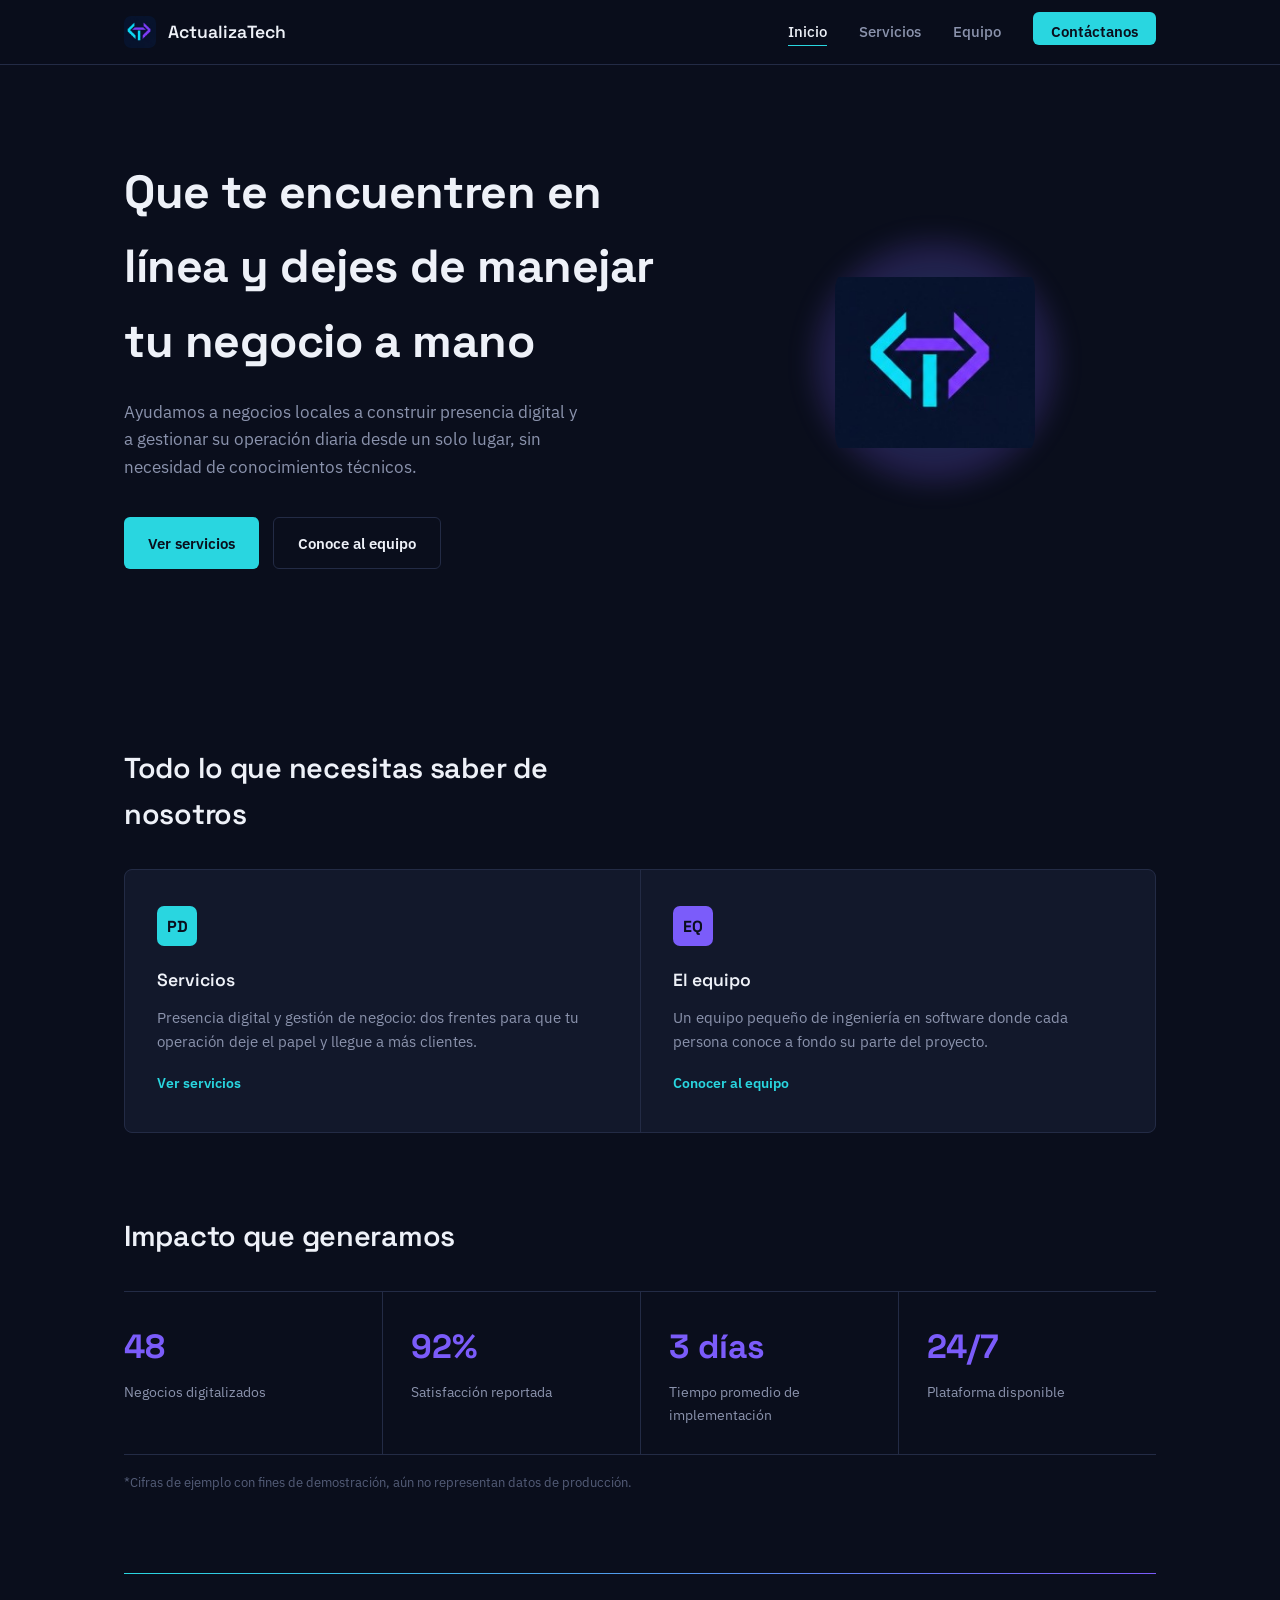
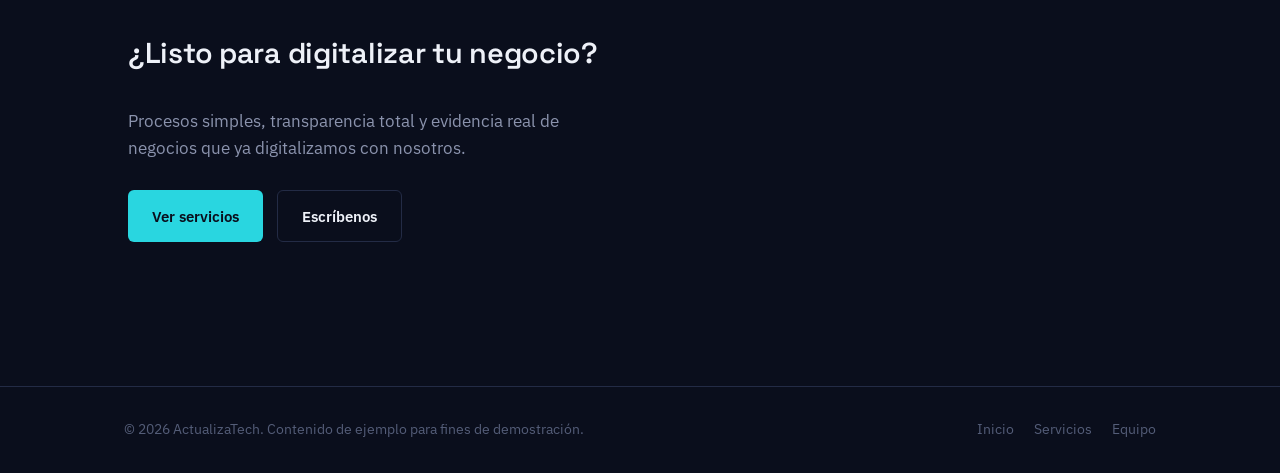
==== index.html @ 1c2c38ac "Implementacion de las primeras 3 paginas del sitio web ActualizaTech, esto incluye el index, servici" ====
<!DOCTYPE html>
<html lang="es">
<head>
<meta charset="UTF-8">
<meta name="viewport" content="width=device-width, initial-scale=1.0">
<title>ActualizaTech — Digitaliza tu negocio sin complicaciones</title>
<link rel="preconnect" href="https://fonts.googleapis.com">
<link rel="preconnect" href="https://fonts.gstatic.com" crossorigin>
<link href="https://fonts.googleapis.com/css2?family=Space+Grotesk:wght@500;600;700&family=IBM+Plex+Sans:wght@400;500;600&display=swap" rel="stylesheet">
<link rel="stylesheet" href="styles/main.css">
</head>
<body>

<nav class="navbar">
  <div class="navbar__inner">
    <a href="index.html" class="navbar__logo">
      <img src="images/logo.jpeg" alt="Logo ActualizaTech" class="navbar__logo-img">
      ActualizaTech
    </a>
    <ul class="navbar__links">
      <li><a href="index.html" class="activo">Inicio</a></li>
      <li><a href="servicios.html">Servicios</a></li>
      <li><a href="equipo.html">Equipo</a></li>
      <li><a href="#contacto" class="navbar__cta">Contáctanos</a></li>
    </ul>
  </div>
</nav>

<header class="hero">
  <div class="hero__contenido">
    <h1>Que te encuentren en línea y dejes de manejar tu negocio a mano</h1>
    <p class="hero__subtitulo">
      Ayudamos a negocios locales a construir presencia digital y a gestionar su
      operación diaria desde un solo lugar, sin necesidad de conocimientos técnicos.
    </p>
    <div class="hero__acciones">
      <a href="servicios.html" class="boton boton--primario">Ver servicios</a>
      <a href="equipo.html" class="boton boton--secundario">Conoce al equipo</a>
    </div>
  </div>
  <div class="hero__visual">
    <div class="hero__glow"></div>
    <img src="images/logo.jpeg" alt="ActualizaTech" class="hero__logo">
  </div>
</header>

<section aria-labelledby="explora-titulo">
  <h2 id="explora-titulo">Todo lo que necesitas saber de nosotros</h2>
  <div class="preview-grid">

    <a href="servicios.html" class="preview-card">
      <div class="preview-card__icono" style="background:#29D6E0">PD</div>
      <p class="preview-card__titulo">Servicios</p>
      <p class="preview-card__texto">
        Presencia digital y gestión de negocio: dos frentes para que tu operación
        deje el papel y llegue a más clientes.
      </p>
      <span class="preview-card__enlace">Ver servicios</span>
    </a>

    <a href="equipo.html" class="preview-card">
      <div class="preview-card__icono" style="background:#7B5CFA">EQ</div>
      <p class="preview-card__titulo">El equipo</p>
      <p class="preview-card__texto">
        Un equipo pequeño de ingeniería en software donde cada persona conoce a
        fondo su parte del proyecto.
      </p>
      <span class="preview-card__enlace">Conocer al equipo</span>
    </a>

  </div>

  <div class="metricas">
    <h2>Impacto que generamos</h2>
    <div class="metricas-grid">
      <div class="metrica">
        <p class="metrica__valor">48</p>
        <p class="metrica__label">Negocios digitalizados</p>
      </div>
      <div class="metrica">
        <p class="metrica__valor">92%</p>
        <p class="metrica__label">Satisfacción reportada</p>
      </div>
      <div class="metrica">
        <p class="metrica__valor">3 días</p>
        <p class="metrica__label">Tiempo promedio de implementación</p>
      </div>
      <div class="metrica">
        <p class="metrica__valor">24/7</p>
        <p class="metrica__label">Plataforma disponible</p>
      </div>
    </div>
    <p class="metricas__nota">*Cifras de ejemplo con fines de demostración, aún no representan datos de producción.</p>
  </div>

  <div class="cta-final" id="contacto">
    <h2>¿Listo para digitalizar tu negocio?</h2>
    <p>Procesos simples, transparencia total y evidencia real de negocios que ya digitalizamos con nosotros.</p>
    <div class="hero__acciones">
      <a href="servicios.html" class="boton boton--primario">Ver servicios</a>
      <a href="mailto:hola@actualizatech.com" class="boton boton--secundario">Escríbenos</a>
    </div>
  </div>
</section>

<footer class="footer">
  <div class="footer__inner">
    <span>© 2026 ActualizaTech. Contenido de ejemplo para fines de demostración.</span>
    <ul class="footer__links">
      <li><a href="index.html">Inicio</a></li>
      <li><a href="servicios.html">Servicios</a></li>
      <li><a href="equipo.html">Equipo</a></li>
    </ul>
  </div>
</footer>

</body>
</html>
---- styles/main.css ----
:root{
  --bg: #0A0E1C;
  --superficie: #12182B;
  --superficie-alta: #1A2238;
  --borde: #232B45;
  --cian: #29D6E0;
  --violeta: #7B5CFA;
  --texto: #EEF1F8;
  --texto-sec: #8B93AD;
  --texto-terciario: #545D78;
}

*{ box-sizing: border-box; margin:0; padding:0; }

html{ scroll-behavior: smooth; }

body{
  font-family: 'IBM Plex Sans', sans-serif;
  background: var(--bg);
  color: var(--texto);
  line-height: 1.6;
}

section{ max-width: 1080px; margin: 0 auto; padding: 96px 24px; }

h1, h2{
  font-family: 'Space Grotesk', sans-serif;
  letter-spacing: -0.01em;
}

h1{
  font-size: clamp(2rem, 4.4vw, 2.9rem);
  font-weight: 700;
  max-width: 620px;
}

h2{
  font-size: clamp(1.4rem, 3vw, 1.8rem);
  font-weight: 600;
  margin-bottom: 32px;
  max-width: 520px;
}

.descripcion{
  margin-top: 18px;
  max-width: 540px;
  color: var(--texto-sec);
  font-size: 1.05rem;
}

a{ color: inherit; }

/* --- Navbar --- */
.navbar{
  position: sticky;
  top: 0;
  z-index: 20;
  background: rgba(10, 14, 28, 0.88);
  backdrop-filter: blur(10px);
  border-bottom: 1px solid var(--borde);
}
.navbar__inner{
  max-width: 1080px;
  margin: 0 auto;
  padding: 16px 24px;
  display: flex;
  align-items: center;
  justify-content: space-between;
}
.navbar__logo{
  display: flex;
  align-items: center;
  gap: 12px;
  font-family: 'Space Grotesk', sans-serif;
  font-weight: 600;
  font-size: 1.1rem;
  color: var(--texto);
  text-decoration: none;
}
.navbar__logo-img{
  width: 32px;
  height: 32px;
  border-radius: 7px;
  object-fit: cover;
  display: block;
}
.navbar__links{
  display: flex;
  align-items: center;
  gap: 32px;
  list-style: none;
}
.navbar__links a{
  color: var(--texto-sec);
  text-decoration: none;
  font-weight: 500;
  font-size: 0.95rem;
  padding-bottom: 4px;
  border-bottom: 1px solid transparent;
}
.navbar__links a:hover{ color: var(--texto); }
.navbar__links a.activo{
  color: var(--texto);
  border-bottom: 1px solid var(--cian);
}
.navbar__cta{
  background: var(--cian);
  color: var(--bg) !important;
  padding: 9px 18px;
  border-radius: 6px;
  border-bottom: none !important;
  font-weight: 600 !important;
}

@media (max-width: 700px){
  .navbar__links{ display: none; }
}

/* --- Hero --- */
.hero{
  max-width: 1080px;
  margin: 0 auto;
  padding: 90px 24px 80px;
  display: grid;
  grid-template-columns: 1.1fr 0.9fr;
  gap: 48px;
  align-items: center;
}
.hero__contenido{ text-align: left; }
.hero h1{ margin: 0; }
.hero__subtitulo{
  margin-top: 20px;
  max-width: 460px;
  color: var(--texto-sec);
  font-size: 1.08rem;
}
.hero__acciones{
  margin-top: 36px;
  display: flex;
  gap: 14px;
  flex-wrap: wrap;
}
.hero__visual{
  display: flex;
  align-items: center;
  justify-content: center;
  position: relative;
}
.hero__glow{
  position: absolute;
  width: 260px;
  height: 260px;
  border-radius: 50%;
  background: radial-gradient(circle, rgba(41, 214, 224, 0.28), rgba(123, 92, 250, 0.22) 55%, transparent 75%);
  filter: blur(10px);
}
.hero__logo{
  position: relative;
  width: 200px;
  height: 200px;
  object-fit: contain;
  border-radius: 28px;
}

.boton{
  display: inline-flex;
  align-items: center;
  padding: 13px 24px;
  border-radius: 6px;
  font-weight: 600;
  font-size: 0.96rem;
  text-decoration: none;
}
.boton--primario{
  background: var(--cian);
  color: var(--bg);
}
.boton--primario:hover{ background: #4FE0E8; }
.boton--secundario{
  background: transparent;
  color: var(--texto);
  border: 1px solid var(--borde);
}
.boton--secundario:hover{ border-color: var(--texto-sec); }

@media (max-width: 800px){
  .hero{ grid-template-columns: 1fr; padding-top: 56px; }
  .hero__visual{ order: -1; }
  .hero__logo{ width: 130px; height: 130px; }
  .hero__glow{ width: 180px; height: 180px; }
}

/* --- Servicios (grid genérica reutilizada en index y servicios) --- */
.servicios-grid, .preview-grid{
  display: grid;
  grid-template-columns: repeat(auto-fit, minmax(280px, 1fr));
  gap: 1px;
  background: var(--borde);
  border: 1px solid var(--borde);
  border-radius: 8px;
  overflow: hidden;
}

.servicio, .preview-card{
  background: var(--superficie);
  padding: 36px 32px;
  text-decoration: none;
  color: inherit;
  display: block;
}
.preview-card:hover{ background: var(--superficie-alta); }

.servicio__icono, .preview-card__icono{
  width: 40px; height: 40px;
  border-radius: 7px;
  display: flex; align-items: center; justify-content: center;
  color: var(--bg); font-weight: 700; font-size: 1rem;
  font-family: 'Space Grotesk', sans-serif;
  margin-bottom: 20px;
}

.servicio__titulo, .preview-card__titulo{
  font-family: 'Space Grotesk', sans-serif;
  font-size: 1.1rem;
  font-weight: 600;
}
.servicio__texto, .preview-card__texto{ margin-top: 10px; color: var(--texto-sec); font-size: 0.95rem; }
.servicio__lista{ margin-top: 16px; padding-left: 18px; color: var(--texto-sec); font-size: 0.9rem; }
.servicio__lista li{ margin-top: 7px; }
.preview-card__enlace{
  margin-top: 18px;
  display: inline-block;
  color: var(--cian);
  font-weight: 600;
  font-size: 0.9rem;
}

/* --- Propuesta de valor --- */
.propuesta{
  margin-top: 80px;
  border-left: 2px solid var(--violeta);
  padding: 8px 0 8px 28px;
}
.propuesta h2{ margin-bottom: 12px; }
.propuesta p{ max-width: 560px; color: var(--texto-sec); font-size: 1.05rem; }

/* --- Métricas: fila dividida, no tarjetas --- */
.metricas{ margin-top: 80px; }
.metricas-grid{
  display: flex;
  flex-wrap: wrap;
  border-top: 1px solid var(--borde);
  border-bottom: 1px solid var(--borde);
}
.metrica{
  flex: 1 1 200px;
  padding: 28px 28px 28px 0;
  border-left: 1px solid var(--borde);
  padding-left: 28px;
}
.metrica:first-child{ border-left: none; padding-left: 0; }
.metrica__valor{
  font-family: 'Space Grotesk', sans-serif;
  font-size: 2.1rem;
  font-weight: 700;
  color: var(--violeta);
}
.metrica__label{ margin-top: 6px; color: var(--texto-sec); font-size: 0.9rem; }
.metricas__nota{ margin-top: 18px; font-size: 0.8rem; color: var(--texto-terciario); }

/* --- Misión y visión --- */
.mision-vision{
  margin-top: 80px;
  display: grid;
  grid-template-columns: repeat(auto-fit, minmax(260px, 1fr));
  gap: 1px;
  background: var(--borde);
  border: 1px solid var(--borde);
  border-radius: 8px;
  overflow: hidden;
}
.mv-card{
  background: var(--superficie);
  padding: 32px 30px;
}
.mv-card__titulo{
  font-family: 'Space Grotesk', sans-serif;
  font-weight: 600;
  font-size: 1.02rem;
}
.mv-card:nth-child(1) .mv-card__titulo{ color: var(--cian); }
.mv-card:nth-child(2) .mv-card__titulo{ color: var(--violeta); }
.mv-card p{ margin-top: 12px; color: var(--texto-sec); font-size: 0.95rem; }

.nota-final{ margin-top: 56px; font-size: 0.82rem; color: var(--texto-terciario); max-width: 560px; }

/* --- CTA final (home) --- */
.cta-final{
  margin-top: 80px;
  position: relative;
  padding: 56px 4px 8px;
  border-top: 1px solid transparent;
  background:
    linear-gradient(var(--bg), var(--bg)) padding-box,
    linear-gradient(90deg, var(--cian), var(--violeta)) top / 100% 2px no-repeat border-box;
}
.cta-final h2{ max-width: 480px; }
.cta-final p{ max-width: 480px; color: var(--texto-sec); font-size: 1.05rem; }
.cta-final .hero__acciones{ margin-top: 28px; }

/* --- Footer --- */
.footer{
  border-top: 1px solid var(--borde);
  margin-top: 40px;
}
.footer__inner{
  max-width: 1080px;
  margin: 0 auto;
  padding: 32px 24px;
  display: flex;
  flex-wrap: wrap;
  gap: 12px;
  align-items: center;
  justify-content: space-between;
  color: var(--texto-terciario);
  font-size: 0.85rem;
}
.footer__links{ display: flex; gap: 20px; list-style: none; }
.footer__links a{ color: var(--texto-terciario); text-decoration: none; }
.footer__links a:hover{ color: var(--cian); }

/* --- Equipo --- */
.equipo{
  max-width: 1080px;
  margin: 0 auto;
  padding: 96px 24px 100px;
}
.equipo__titulo{
  font-family: 'Space Grotesk', sans-serif;
  font-size: clamp(2rem, 4.4vw, 2.9rem);
  font-weight: 700;
  max-width: 620px;
}
.equipo__descripcion{
  margin-top: 18px;
  max-width: 540px;
  color: var(--texto-sec);
  font-size: 1.05rem;
}
.equipo__grid{
  margin-top: 64px;
  display: grid;
  grid-template-columns: repeat(auto-fit, minmax(230px, 1fr));
  gap: 1px;
  background: var(--borde);
  border: 1px solid var(--borde);
  border-radius: 8px;
  overflow: hidden;
}
.miembro{
  background: var(--superficie);
  padding: 30px 26px;
}
.miembro__avatar{
  width: 48px;
  height: 48px;
  border-radius: 50%;
  display: flex;
  align-items: center;
  justify-content: center;
  font-family: 'Space Grotesk', sans-serif;
  font-weight: 600;
  font-size: 0.95rem;
  color: var(--bg);
  margin-bottom: 20px;
}
.miembro__nombre{
  font-family: 'Space Grotesk', sans-serif;
  font-size: 1.02rem;
  font-weight: 600;
}
.miembro__rol{
  color: var(--texto-sec);
  font-weight: 500;
  font-size: 0.88rem;
  margin-top: 4px;
}
.miembro__descripcion{
  margin-top: 14px;
  color: var(--texto-sec);
  font-size: 0.92rem;
}
.equipo__nota{
  margin-top: 48px;
  font-size: 0.82rem;
  color: var(--texto-terciario);
  max-width: 560px;
}

@media (max-width: 600px){
  section{ padding: 64px 20px; }
  .equipo{ padding: 64px 20px 72px; }
  .equipo__grid{ grid-template-columns: 1fr; }
  .metricas-grid{ flex-direction: column; }
  .metrica{ border-left: none; border-top: 1px solid var(--borde); padding: 20px 0; }
  .metrica:first-child{ border-top: none; padding-top: 0; }
}
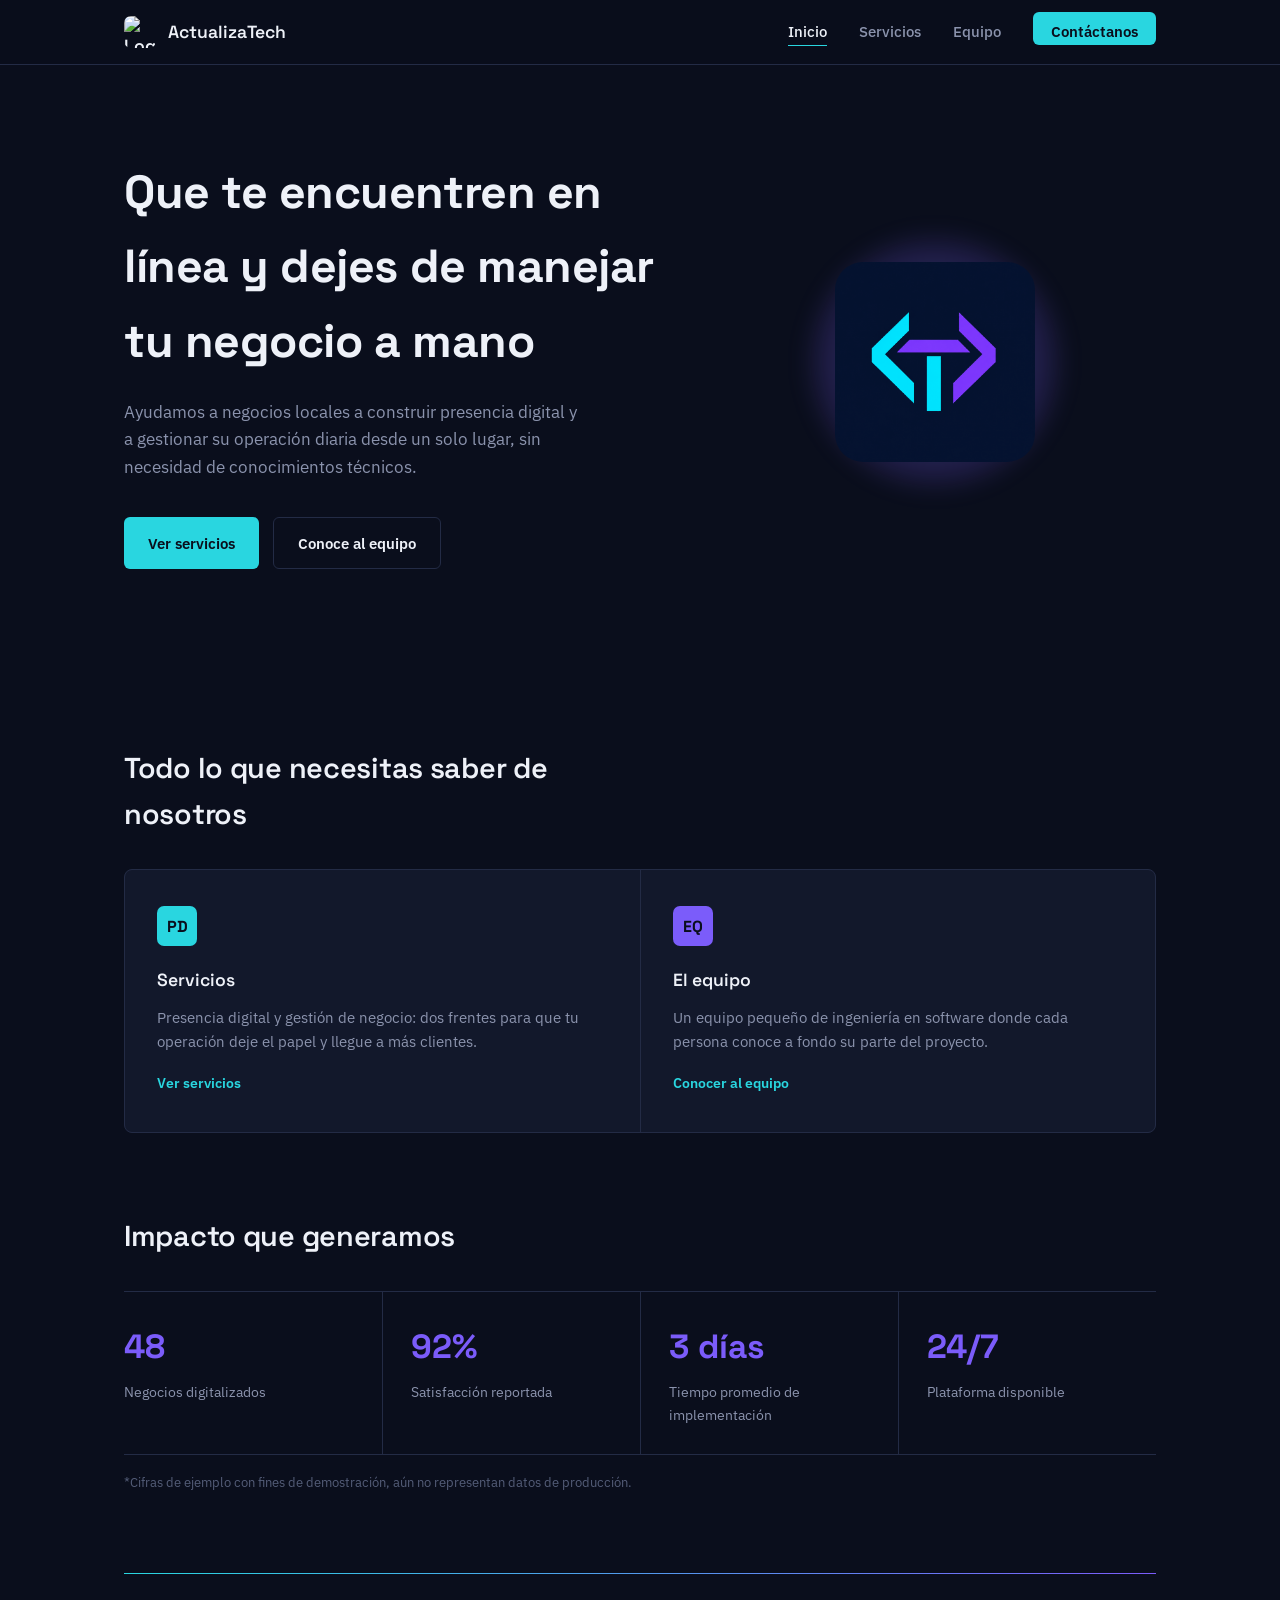
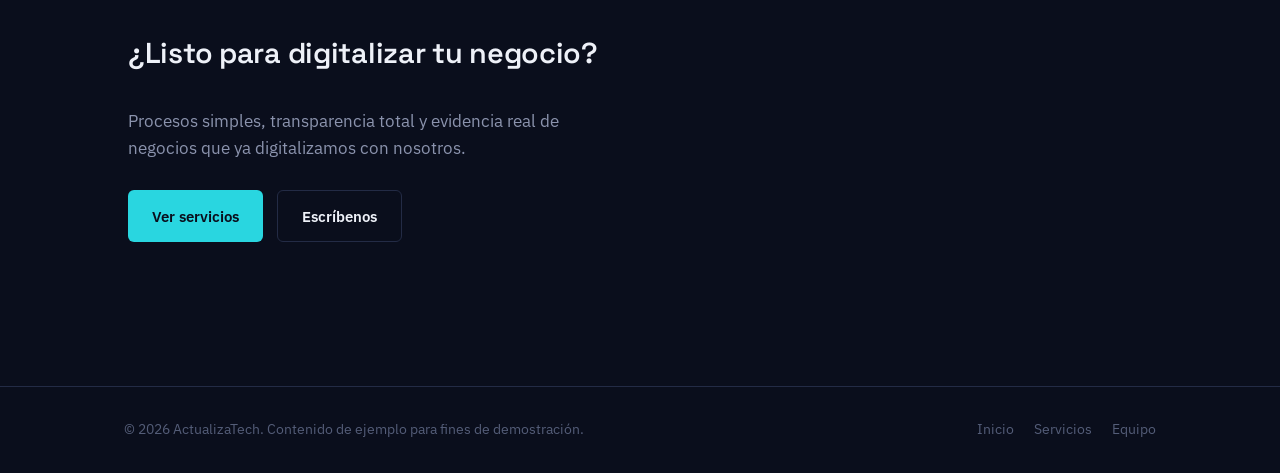
==== commit d71aa36c: "correcion del error del logo" ====
--- a/index.html
+++ b/index.html
@@ -40,7 +40,7 @@
   </div>
   <div class="hero__visual">
     <div class="hero__glow"></div>
-    <img src="images/logo.jpeg" alt="ActualizaTech" class="hero__logo">
+    <img src="images/logo.png" alt="ActualizaTech" class="hero__logo">
   </div>
 </header>
 
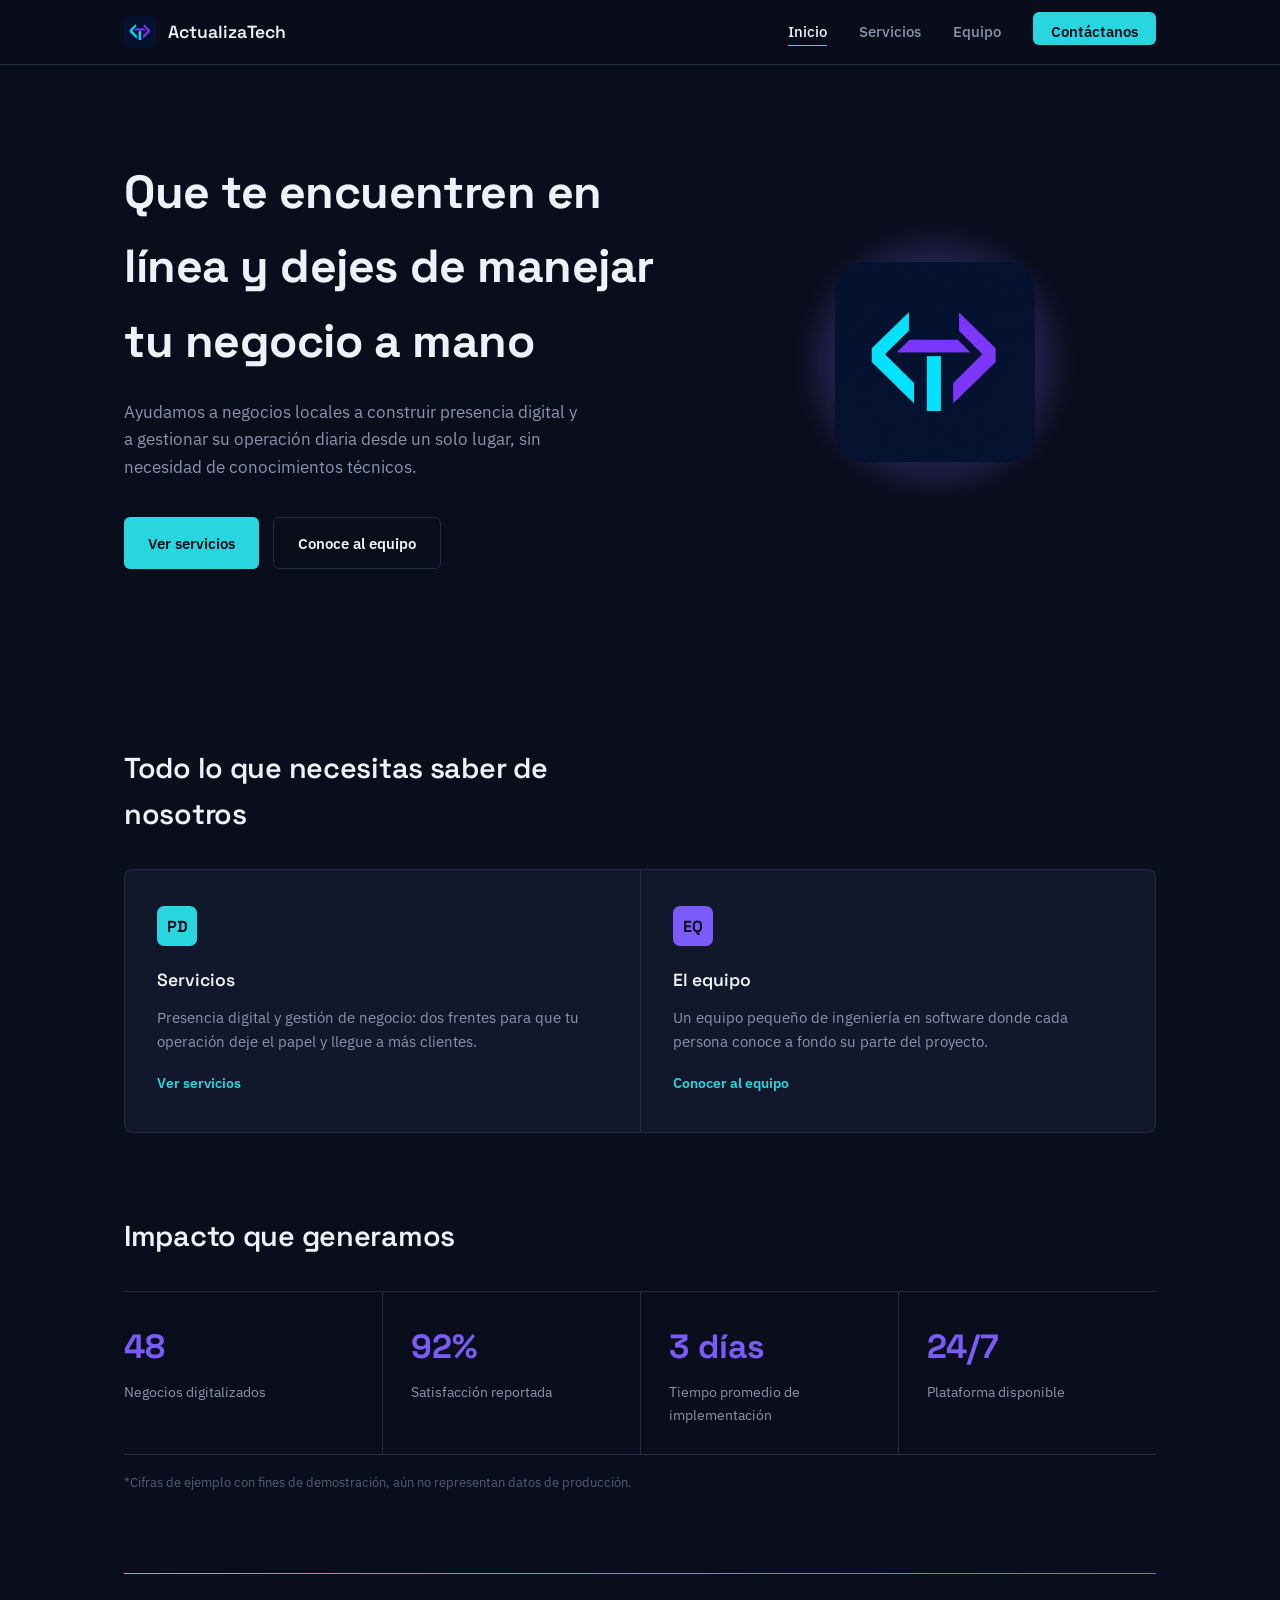
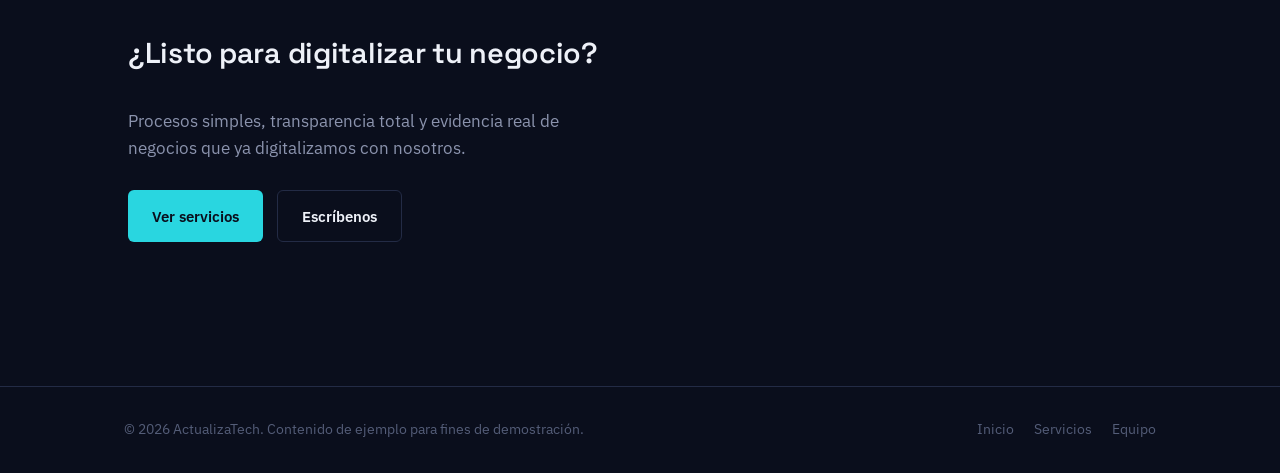
==== commit 62598bd9: "ahora si arreglamos el error del logo, y ase puede visualizar en todos lados con una calidad exepcio" ====
--- a/index.html
+++ b/index.html
@@ -14,7 +14,7 @@
 <nav class="navbar">
   <div class="navbar__inner">
     <a href="index.html" class="navbar__logo">
-      <img src="images/logo.jpeg" alt="Logo ActualizaTech" class="navbar__logo-img">
+      <img src="images/logo.png" alt="Logo ActualizaTech" class="navbar__logo-img">
       ActualizaTech
     </a>
     <ul class="navbar__links">
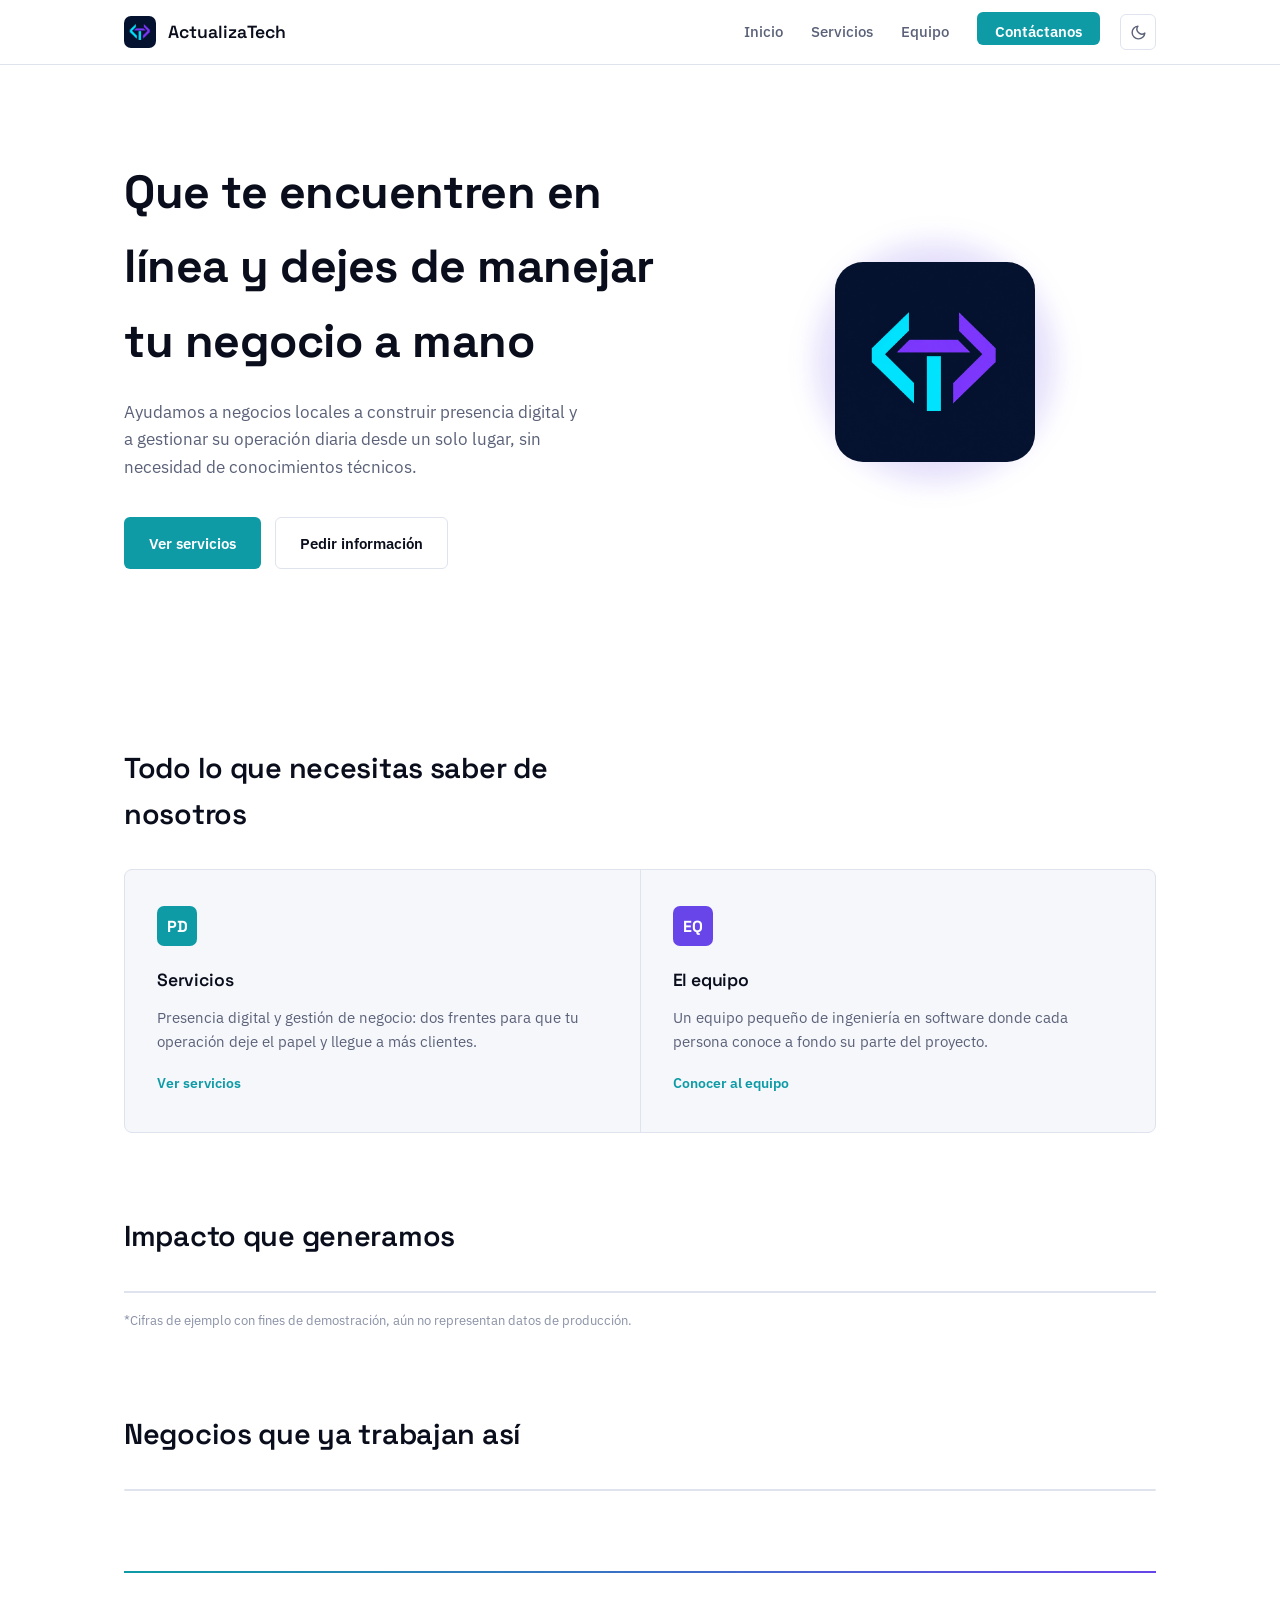
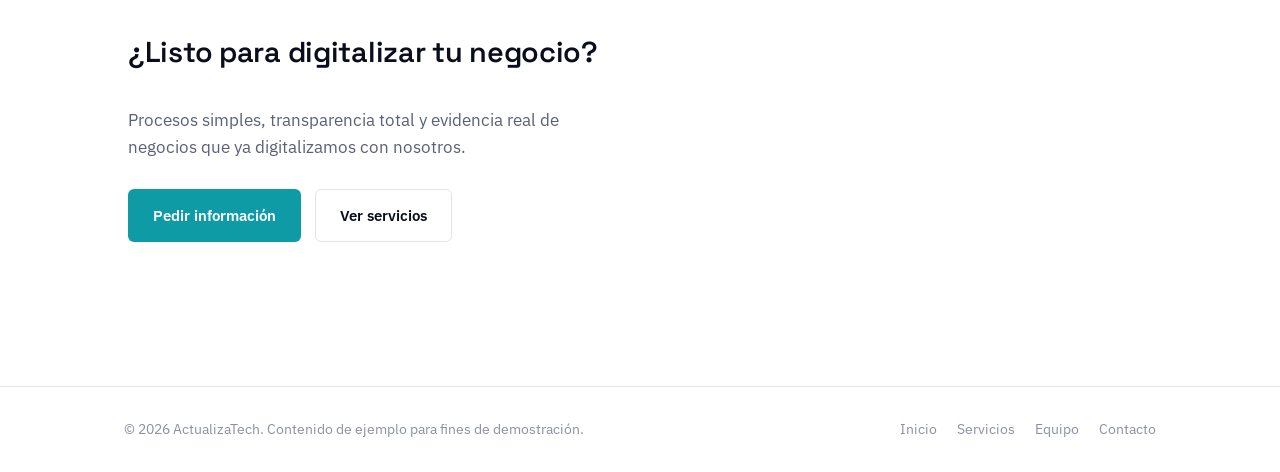
==== commit 97f3016c: "Se actualizaron aspectos clave del sitio centralizando los datos en un archivo único (data.js) y mej" ====
--- a/index.html
+++ b/index.html
@@ -3,7 +3,23 @@
 <head>
 <meta charset="UTF-8">
 <meta name="viewport" content="width=device-width, initial-scale=1.0">
+
 <title>ActualizaTech — Digitaliza tu negocio sin complicaciones</title>
+<meta name="description" content="Ayudamos a negocios locales a construir presencia digital y gestionar su operación desde un solo lugar, sin conocimientos técnicos.">
+
+<!-- Open Graph: es lo que hace que al pegar el link en WhatsApp o Facebook
+     salga el logo y un texto en lugar de la URL pelona. Irónico no tenerlo
+     en un sitio que vende presencia digital. -->
+<meta property="og:type" content="website">
+<meta property="og:title" content="ActualizaTech — Digitaliza tu negocio">
+<meta property="og:description" content="Presencia digital y gestión de negocio para comercios locales.">
+<meta property="og:image" content="images/logo.png">
+
+<!-- Le avisa al navegador que el sitio se ve bien en los dos temas, para que
+     pinte los controles nativos (scrollbar, campos) del color correcto. -->
+<meta name="color-scheme" content="light dark">
+
+<link rel="icon" href="images/logo.png">
 <link rel="preconnect" href="https://fonts.googleapis.com">
 <link rel="preconnect" href="https://fonts.gstatic.com" crossorigin>
 <link href="https://fonts.googleapis.com/css2?family=Space+Grotesk:wght@500;600;700&family=IBM+Plex+Sans:wght@400;500;600&display=swap" rel="stylesheet">
@@ -11,20 +27,46 @@
 </head>
 <body>
 
+<a class="saltar" href="#contenido">Saltar al contenido</a>
+
 <nav class="navbar">
   <div class="navbar__inner">
     <a href="index.html" class="navbar__logo">
-      <img src="images/logo.png" alt="Logo ActualizaTech" class="navbar__logo-img">
+      <img src="images/logo.png" alt="" class="navbar__logo-img">
       ActualizaTech
     </a>
-    <ul class="navbar__links">
-      <li><a href="index.html" class="activo">Inicio</a></li>
-      <li><a href="servicios.html">Servicios</a></li>
-      <li><a href="equipo.html">Equipo</a></li>
-      <li><a href="#contacto" class="navbar__cta">Contáctanos</a></li>
-    </ul>
+
+    <div class="navbar__derecha">
+      <ul class="navbar__links" id="menu-principal">
+        <li><a href="index.html">Inicio</a></li>
+        <li><a href="servicios.html">Servicios</a></li>
+        <li><a href="equipo.html">Equipo</a></li>
+        <li><a href="contacto.html" class="navbar__cta">Contáctanos</a></li>
+      </ul>
+
+      <!-- Los dos iconos viven siempre en el HTML y el CSS decide cuál se
+           muestra según el tema. Si se cambiaran con JS, al recargar se
+           vería medio segundo el icono equivocado. -->
+      <button class="tema" type="button" aria-label="Cambiar tema">
+        <svg class="tema__luna" viewBox="0 0 24 24" fill="none" stroke="currentColor" stroke-width="2" stroke-linecap="round" stroke-linejoin="round" aria-hidden="true">
+          <path d="M21 12.79A9 9 0 1 1 11.21 3 7 7 0 0 0 21 12.79z"/>
+        </svg>
+        <svg class="tema__sol" viewBox="0 0 24 24" fill="none" stroke="currentColor" stroke-width="2" stroke-linecap="round" stroke-linejoin="round" aria-hidden="true">
+          <circle cx="12" cy="12" r="4"/>
+          <path d="M12 2v2M12 20v2M4.9 4.9l1.4 1.4M17.7 17.7l1.4 1.4M2 12h2M20 12h2M4.9 19.1l1.4-1.4M17.7 6.3l1.4-1.4"/>
+        </svg>
+      </button>
+
+      <button class="hamburguesa" type="button" aria-label="Abrir menú" aria-expanded="false" aria-controls="menu-principal">
+        <svg viewBox="0 0 24 24" fill="none" stroke="currentColor" stroke-width="2" stroke-linecap="round" aria-hidden="true">
+          <path d="M3 6h18M3 12h18M3 18h18"/>
+        </svg>
+      </button>
+    </div>
   </div>
 </nav>
+
+<main id="contenido">
 
 <header class="hero">
   <div class="hero__contenido">
@@ -35,22 +77,22 @@
     </p>
     <div class="hero__acciones">
       <a href="servicios.html" class="boton boton--primario">Ver servicios</a>
-      <a href="equipo.html" class="boton boton--secundario">Conoce al equipo</a>
+      <a href="contacto.html" class="boton boton--secundario">Pedir información</a>
     </div>
   </div>
   <div class="hero__visual">
-    <div class="hero__glow"></div>
-    <img src="images/logo.png" alt="ActualizaTech" class="hero__logo">
+    <div class="hero__glow" aria-hidden="true"></div>
+    <img src="images/logo.png" alt="Logo de ActualizaTech" class="hero__logo">
   </div>
 </header>
 
 <section aria-labelledby="explora-titulo">
   <h2 id="explora-titulo">Todo lo que necesitas saber de nosotros</h2>
+
   <div class="preview-grid">
-
     <a href="servicios.html" class="preview-card">
-      <div class="preview-card__icono" style="background:#29D6E0">PD</div>
-      <p class="preview-card__titulo">Servicios</p>
+      <div class="preview-card__icono" style="background:#0E9BA6" aria-hidden="true">PD</div>
+      <h3 class="preview-card__titulo">Servicios</h3>
       <p class="preview-card__texto">
         Presencia digital y gestión de negocio: dos frentes para que tu operación
         deje el papel y llegue a más clientes.
@@ -59,49 +101,40 @@
     </a>
 
     <a href="equipo.html" class="preview-card">
-      <div class="preview-card__icono" style="background:#7B5CFA">EQ</div>
-      <p class="preview-card__titulo">El equipo</p>
+      <div class="preview-card__icono" style="background:#6845E8" aria-hidden="true">EQ</div>
+      <h3 class="preview-card__titulo">El equipo</h3>
       <p class="preview-card__texto">
         Un equipo pequeño de ingeniería en software donde cada persona conoce a
         fondo su parte del proyecto.
       </p>
       <span class="preview-card__enlace">Conocer al equipo</span>
     </a>
-
   </div>
 
+  <!-- Los contenedores van vacíos a propósito: el JS los llena desde
+       js/data.js. Ver el comentario de ese archivo. -->
   <div class="metricas">
     <h2>Impacto que generamos</h2>
-    <div class="metricas-grid">
-      <div class="metrica">
-        <p class="metrica__valor">48</p>
-        <p class="metrica__label">Negocios digitalizados</p>
-      </div>
-      <div class="metrica">
-        <p class="metrica__valor">92%</p>
-        <p class="metrica__label">Satisfacción reportada</p>
-      </div>
-      <div class="metrica">
-        <p class="metrica__valor">3 días</p>
-        <p class="metrica__label">Tiempo promedio de implementación</p>
-      </div>
-      <div class="metrica">
-        <p class="metrica__valor">24/7</p>
-        <p class="metrica__label">Plataforma disponible</p>
-      </div>
-    </div>
+    <div class="metricas-grid" id="metricas-grid"></div>
     <p class="metricas__nota">*Cifras de ejemplo con fines de demostración, aún no representan datos de producción.</p>
   </div>
 
-  <div class="cta-final" id="contacto">
+  <div class="casos">
+    <h2>Negocios que ya trabajan así</h2>
+    <div class="casos-grid" id="casos-grid"></div>
+  </div>
+
+  <div class="cta-final">
     <h2>¿Listo para digitalizar tu negocio?</h2>
     <p>Procesos simples, transparencia total y evidencia real de negocios que ya digitalizamos con nosotros.</p>
     <div class="hero__acciones">
-      <a href="servicios.html" class="boton boton--primario">Ver servicios</a>
-      <a href="mailto:hola@actualizatech.com" class="boton boton--secundario">Escríbenos</a>
+      <a href="contacto.html" class="boton boton--primario">Pedir información</a>
+      <a href="servicios.html" class="boton boton--secundario">Ver servicios</a>
     </div>
   </div>
 </section>
+
+</main>
 
 <footer class="footer">
   <div class="footer__inner">
@@ -110,9 +143,12 @@
       <li><a href="index.html">Inicio</a></li>
       <li><a href="servicios.html">Servicios</a></li>
       <li><a href="equipo.html">Equipo</a></li>
+      <li><a href="contacto.html">Contacto</a></li>
     </ul>
   </div>
 </footer>
 
+<script src="js/data.js"></script>
+<script src="js/main.js"></script>
 </body>
 </html>
--- a/styles/main.css
+++ b/styles/main.css
@@ -1,16 +1,85 @@
+/* ==========================================================================
+   ActualizaTech — hoja de estilos única
+   Los colores salen del logo: navy de fondo, cian y violeta de las flechas.
+   El cian se reserva para cosas en las que se puede hacer clic y el violeta
+   para acentos que solo decoran. Si se mezclan, el usuario deja de saber
+   qué es botón y qué no.
+   ========================================================================== */
+
+/* --------------------------------------------------------------------------
+   1. Tokens de color
+   Por defecto arranca en claro. Más abajo, el bloque prefers-color-scheme
+   pisa estos valores si el sistema operativo está en oscuro.
+   -------------------------------------------------------------------------- */
 :root{
+  --bg: #FFFFFF;
+  --superficie: #F6F7FB;
+  --superficie-alta: #EDEFF7;
+  --borde: #DFE3EE;
+  --texto: #0A0E1C;
+  --texto-sec: #5A6178;
+  --texto-terciario: #8A91A6;
+
+  /* El cian del logo sobre blanco casi no se lee, así que en claro uso
+     una versión más profunda. El violeta aguanta bien en los dos temas. */
+  --cian: #0E9BA6;
+  --cian-hover: #0B7F88;
+  --violeta: #6845E8;
+  --sobre-cian: #FFFFFF;
+
+  --glow-1: rgba(14, 155, 166, 0.20);
+  --glow-2: rgba(104, 69, 232, 0.18);
+
+  --radio: 8px;
+  --ancho: 1080px;
+}
+
+/* Tema oscuro automático: solo aplica si el usuario NO eligió tema a mano.
+   El atributo data-tema lo pone el JS en <html> cuando alguien usa el botón,
+   y tiene prioridad sobre lo que diga el sistema. */
+@media (prefers-color-scheme: dark){
+  :root:not([data-tema="claro"]){
+    --bg: #0A0E1C;
+    --superficie: #12182B;
+    --superficie-alta: #1A2238;
+    --borde: #232B45;
+    --texto: #EEF1F8;
+    --texto-sec: #8B93AD;
+    --texto-terciario: #545D78;
+
+    --cian: #29D6E0;
+    --cian-hover: #4FE0E8;
+    --violeta: #9B84FF;
+    --sobre-cian: #0A0E1C;
+
+    --glow-1: rgba(41, 214, 224, 0.28);
+    --glow-2: rgba(123, 92, 250, 0.22);
+  }
+}
+
+/* Tema oscuro forzado desde el botón, sin importar el sistema. */
+:root[data-tema="oscuro"]{
   --bg: #0A0E1C;
   --superficie: #12182B;
   --superficie-alta: #1A2238;
   --borde: #232B45;
-  --cian: #29D6E0;
-  --violeta: #7B5CFA;
   --texto: #EEF1F8;
   --texto-sec: #8B93AD;
   --texto-terciario: #545D78;
-}
-
-*{ box-sizing: border-box; margin:0; padding:0; }
+
+  --cian: #29D6E0;
+  --cian-hover: #4FE0E8;
+  --violeta: #9B84FF;
+  --sobre-cian: #0A0E1C;
+
+  --glow-1: rgba(41, 214, 224, 0.28);
+  --glow-2: rgba(123, 92, 250, 0.22);
+}
+
+/* --------------------------------------------------------------------------
+   2. Base
+   -------------------------------------------------------------------------- */
+*{ box-sizing: border-box; margin: 0; padding: 0; }
 
 html{ scroll-behavior: smooth; }
 
@@ -19,27 +88,19 @@
   background: var(--bg);
   color: var(--texto);
   line-height: 1.6;
-}
-
-section{ max-width: 1080px; margin: 0 auto; padding: 96px 24px; }
-
-h1, h2{
+  /* La transición es para que al cambiar de tema no dé un brinco brusco. */
+  transition: background-color 0.2s ease, color 0.2s ease;
+}
+
+section{ max-width: var(--ancho); margin: 0 auto; padding: 96px 24px; }
+
+h1, h2, h3{
   font-family: 'Space Grotesk', sans-serif;
   letter-spacing: -0.01em;
 }
 
-h1{
-  font-size: clamp(2rem, 4.4vw, 2.9rem);
-  font-weight: 700;
-  max-width: 620px;
-}
-
-h2{
-  font-size: clamp(1.4rem, 3vw, 1.8rem);
-  font-weight: 600;
-  margin-bottom: 32px;
-  max-width: 520px;
-}
+h1{ font-size: clamp(2rem, 4.4vw, 2.9rem); font-weight: 700; max-width: 620px; }
+h2{ font-size: clamp(1.4rem, 3vw, 1.8rem); font-weight: 600; margin-bottom: 32px; max-width: 520px; }
 
 .descripcion{
   margin-top: 18px;
@@ -50,22 +111,50 @@
 
 a{ color: inherit; }
 
-/* --- Navbar --- */
+/* Foco visible para quien navega con teclado. Uso focus-visible para que el
+   anillo no salga al hacer clic con el mouse, solo al tabular. */
+:focus-visible{
+  outline: 2px solid var(--cian);
+  outline-offset: 3px;
+  border-radius: 4px;
+}
+
+/* Enlace que salta directo al contenido. Vive escondido arriba y solo
+   aparece cuando recibe foco con Tab. */
+.saltar{
+  position: absolute;
+  left: 24px;
+  top: -60px;
+  z-index: 50;
+  background: var(--cian);
+  color: var(--sobre-cian);
+  padding: 10px 18px;
+  border-radius: var(--radio);
+  font-weight: 600;
+  text-decoration: none;
+  transition: top 0.15s ease;
+}
+.saltar:focus{ top: 12px; }
+
+/* --------------------------------------------------------------------------
+   3. Navbar
+   -------------------------------------------------------------------------- */
 .navbar{
   position: sticky;
   top: 0;
-  z-index: 20;
-  background: rgba(10, 14, 28, 0.88);
+  z-index: 30;
+  background: color-mix(in srgb, var(--bg) 88%, transparent);
   backdrop-filter: blur(10px);
   border-bottom: 1px solid var(--borde);
 }
 .navbar__inner{
-  max-width: 1080px;
+  max-width: var(--ancho);
   margin: 0 auto;
-  padding: 16px 24px;
+  padding: 14px 24px;
   display: flex;
   align-items: center;
   justify-content: space-between;
+  gap: 16px;
 }
 .navbar__logo{
   display: flex;
@@ -76,6 +165,7 @@
   font-size: 1.1rem;
   color: var(--texto);
   text-decoration: none;
+  flex-shrink: 0;
 }
 .navbar__logo-img{
   width: 32px;
@@ -84,10 +174,11 @@
   object-fit: cover;
   display: block;
 }
+.navbar__derecha{ display: flex; align-items: center; gap: 20px; }
 .navbar__links{
   display: flex;
   align-items: center;
-  gap: 32px;
+  gap: 28px;
   list-style: none;
 }
 .navbar__links a{
@@ -99,26 +190,102 @@
   border-bottom: 1px solid transparent;
 }
 .navbar__links a:hover{ color: var(--texto); }
-.navbar__links a.activo{
+.navbar__links a[aria-current="page"]{
   color: var(--texto);
-  border-bottom: 1px solid var(--cian);
+  border-bottom-color: var(--cian);
 }
 .navbar__cta{
   background: var(--cian);
-  color: var(--bg) !important;
+  color: var(--sobre-cian) !important;
   padding: 9px 18px;
   border-radius: 6px;
   border-bottom: none !important;
   font-weight: 600 !important;
 }
-
-@media (max-width: 700px){
-  .navbar__links{ display: none; }
-}
-
-/* --- Hero --- */
+.navbar__cta:hover{ background: var(--cian-hover); }
+
+/* Botón de tema. Los dos iconos viven dentro y el JS solo cambia el
+   atributo data-tema; CSS decide cuál se ve. Así no hay parpadeo. */
+.tema{
+  background: transparent;
+  border: 1px solid var(--borde);
+  border-radius: 6px;
+  width: 36px;
+  height: 36px;
+  display: flex;
+  align-items: center;
+  justify-content: center;
+  cursor: pointer;
+  color: var(--texto-sec);
+  flex-shrink: 0;
+}
+.tema:hover{ color: var(--texto); border-color: var(--texto-terciario); }
+.tema svg{ width: 17px; height: 17px; }
+/* En claro se ve la luna (que es a lo que puedes cambiar) y al revés. */
+.tema__luna{ display: block; }
+.tema__sol{ display: none; }
+@media (prefers-color-scheme: dark){
+  :root:not([data-tema="claro"]) .tema__luna{ display: none; }
+  :root:not([data-tema="claro"]) .tema__sol{ display: block; }
+}
+:root[data-tema="oscuro"] .tema__luna{ display: none; }
+:root[data-tema="oscuro"] .tema__sol{ display: block; }
+:root[data-tema="claro"] .tema__luna{ display: block; }
+:root[data-tema="claro"] .tema__sol{ display: none; }
+
+/* Botón hamburguesa: escondido en escritorio, aparece en móvil. */
+.hamburguesa{
+  display: none;
+  background: transparent;
+  border: 1px solid var(--borde);
+  border-radius: 6px;
+  width: 36px;
+  height: 36px;
+  cursor: pointer;
+  color: var(--texto);
+  align-items: center;
+  justify-content: center;
+}
+.hamburguesa svg{ width: 18px; height: 18px; }
+
+@media (max-width: 760px){
+  .hamburguesa{ display: flex; }
+
+  /* En móvil el menú se convierte en un panel que baja desde el navbar.
+     Uso [hidden] desde el JS para que los lectores de pantalla también
+     lo ignoren cuando está cerrado, no solo esconderlo visualmente. */
+  .navbar__links{
+    position: absolute;
+    top: 100%;
+    left: 0;
+    right: 0;
+    flex-direction: column;
+    align-items: stretch;
+    gap: 0;
+    background: var(--bg);
+    border-bottom: 1px solid var(--borde);
+    padding: 8px 24px 20px;
+  }
+  .navbar__links[hidden]{ display: none; }
+  .navbar__links li{ border-top: 1px solid var(--borde); }
+  .navbar__links a{
+    display: block;
+    padding: 14px 0;
+    border-bottom: none;
+  }
+  .navbar__links a[aria-current="page"]{ color: var(--cian); }
+  .navbar__cta{
+    display: inline-block !important;
+    margin-top: 12px;
+    text-align: center;
+  }
+}
+
+/* --------------------------------------------------------------------------
+   4. Hero
+   -------------------------------------------------------------------------- */
 .hero{
-  max-width: 1080px;
+  max-width: var(--ancho);
   margin: 0 auto;
   padding: 90px 24px 80px;
   display: grid;
@@ -126,7 +293,6 @@
   gap: 48px;
   align-items: center;
 }
-.hero__contenido{ text-align: left; }
 .hero h1{ margin: 0; }
 .hero__subtitulo{
   margin-top: 20px;
@@ -134,54 +300,21 @@
   color: var(--texto-sec);
   font-size: 1.08rem;
 }
-.hero__acciones{
-  margin-top: 36px;
-  display: flex;
-  gap: 14px;
-  flex-wrap: wrap;
-}
-.hero__visual{
-  display: flex;
-  align-items: center;
-  justify-content: center;
-  position: relative;
-}
+.hero__acciones{ margin-top: 36px; display: flex; gap: 14px; flex-wrap: wrap; }
+.hero__visual{ display: flex; align-items: center; justify-content: center; position: relative; }
 .hero__glow{
   position: absolute;
-  width: 260px;
-  height: 260px;
+  width: 260px; height: 260px;
   border-radius: 50%;
-  background: radial-gradient(circle, rgba(41, 214, 224, 0.28), rgba(123, 92, 250, 0.22) 55%, transparent 75%);
+  background: radial-gradient(circle, var(--glow-1), var(--glow-2) 55%, transparent 75%);
   filter: blur(10px);
 }
 .hero__logo{
   position: relative;
-  width: 200px;
-  height: 200px;
+  width: 200px; height: 200px;
   object-fit: contain;
   border-radius: 28px;
 }
-
-.boton{
-  display: inline-flex;
-  align-items: center;
-  padding: 13px 24px;
-  border-radius: 6px;
-  font-weight: 600;
-  font-size: 0.96rem;
-  text-decoration: none;
-}
-.boton--primario{
-  background: var(--cian);
-  color: var(--bg);
-}
-.boton--primario:hover{ background: #4FE0E8; }
-.boton--secundario{
-  background: transparent;
-  color: var(--texto);
-  border: 1px solid var(--borde);
-}
-.boton--secundario:hover{ border-color: var(--texto-sec); }
 
 @media (max-width: 800px){
   .hero{ grid-template-columns: 1fr; padding-top: 56px; }
@@ -190,16 +323,44 @@
   .hero__glow{ width: 180px; height: 180px; }
 }
 
-/* --- Servicios (grid genérica reutilizada en index y servicios) --- */
-.servicios-grid, .preview-grid{
+/* --------------------------------------------------------------------------
+   5. Botones
+   -------------------------------------------------------------------------- */
+.boton{
+  display: inline-flex;
+  align-items: center;
+  justify-content: center;
+  padding: 13px 24px;
+  border-radius: 6px;
+  font-family: inherit;
+  font-weight: 600;
+  font-size: 0.96rem;
+  text-decoration: none;
+  cursor: pointer;
+  border: 1px solid transparent;
+}
+.boton--primario{ background: var(--cian); color: var(--sobre-cian); }
+.boton--primario:hover{ background: var(--cian-hover); }
+.boton--secundario{ background: transparent; color: var(--texto); border-color: var(--borde); }
+.boton--secundario:hover{ border-color: var(--texto-sec); }
+
+/* --------------------------------------------------------------------------
+   6. Rejilla de tarjetas
+   El truco del gap de 1px sobre un fondo de color borde da líneas divisorias
+   perfectas sin tener que andar quitando el borde del último elemento.
+   -------------------------------------------------------------------------- */
+.servicios-grid, .preview-grid, .casos-grid, .equipo__grid, .mision-vision{
   display: grid;
-  grid-template-columns: repeat(auto-fit, minmax(280px, 1fr));
   gap: 1px;
   background: var(--borde);
   border: 1px solid var(--borde);
-  border-radius: 8px;
+  border-radius: var(--radio);
   overflow: hidden;
 }
+.servicios-grid, .preview-grid{ grid-template-columns: repeat(auto-fit, minmax(280px, 1fr)); }
+.casos-grid{ grid-template-columns: repeat(auto-fit, minmax(260px, 1fr)); }
+.equipo__grid{ grid-template-columns: repeat(auto-fit, minmax(230px, 1fr)); }
+.mision-vision{ grid-template-columns: repeat(auto-fit, minmax(260px, 1fr)); }
 
 .servicio, .preview-card{
   background: var(--superficie);
@@ -214,11 +375,10 @@
   width: 40px; height: 40px;
   border-radius: 7px;
   display: flex; align-items: center; justify-content: center;
-  color: var(--bg); font-weight: 700; font-size: 1rem;
+  color: #fff; font-weight: 700; font-size: 1rem;
   font-family: 'Space Grotesk', sans-serif;
   margin-bottom: 20px;
 }
-
 .servicio__titulo, .preview-card__titulo{
   font-family: 'Space Grotesk', sans-serif;
   font-size: 1.1rem;
@@ -235,7 +395,9 @@
   font-size: 0.9rem;
 }
 
-/* --- Propuesta de valor --- */
+/* --------------------------------------------------------------------------
+   7. Propuesta de valor
+   -------------------------------------------------------------------------- */
 .propuesta{
   margin-top: 80px;
   border-left: 2px solid var(--violeta);
@@ -244,7 +406,11 @@
 .propuesta h2{ margin-bottom: 12px; }
 .propuesta p{ max-width: 560px; color: var(--texto-sec); font-size: 1.05rem; }
 
-/* --- Métricas: fila dividida, no tarjetas --- */
+/* --------------------------------------------------------------------------
+   8. Métricas
+   Fila partida con líneas en lugar de cuatro tarjetas iguales: pesa menos
+   visualmente y no compite con las tarjetas de servicios.
+   -------------------------------------------------------------------------- */
 .metricas{ margin-top: 80px; }
 .metricas-grid{
   display: flex;
@@ -254,9 +420,8 @@
 }
 .metrica{
   flex: 1 1 200px;
-  padding: 28px 28px 28px 0;
+  padding: 28px 28px 28px 28px;
   border-left: 1px solid var(--borde);
-  padding-left: 28px;
 }
 .metrica:first-child{ border-left: none; padding-left: 0; }
 .metrica__valor{
@@ -268,53 +433,184 @@
 .metrica__label{ margin-top: 6px; color: var(--texto-sec); font-size: 0.9rem; }
 .metricas__nota{ margin-top: 18px; font-size: 0.8rem; color: var(--texto-terciario); }
 
-/* --- Misión y visión --- */
-.mision-vision{
-  margin-top: 80px;
-  display: grid;
-  grid-template-columns: repeat(auto-fit, minmax(260px, 1fr));
-  gap: 1px;
-  background: var(--borde);
-  border: 1px solid var(--borde);
-  border-radius: 8px;
-  overflow: hidden;
-}
-.mv-card{
-  background: var(--superficie);
-  padding: 32px 30px;
-}
+/* --------------------------------------------------------------------------
+   9. Casos de éxito
+   -------------------------------------------------------------------------- */
+.casos{ margin-top: 80px; }
+.caso{ background: var(--superficie); padding: 32px 30px; }
+.caso__negocio{
+  font-family: 'Space Grotesk', sans-serif;
+  font-size: 1.05rem;
+  font-weight: 600;
+}
+.caso__giro{ color: var(--texto-terciario); font-size: 0.85rem; margin-top: 2px; }
+.caso__cambio{
+  margin-top: 18px;
+  padding-top: 16px;
+  border-top: 1px solid var(--borde);
+  display: flex;
+  gap: 20px;
+  font-size: 0.85rem;
+}
+.caso__antes span, .caso__despues span{ display: block; color: var(--texto-terciario); font-size: 0.78rem; }
+.caso__antes p{ color: var(--texto-sec); margin-top: 3px; }
+.caso__despues p{ color: var(--violeta); font-weight: 600; margin-top: 3px; }
+.caso__cita{
+  margin-top: 18px;
+  color: var(--texto-sec);
+  font-size: 0.92rem;
+  font-style: italic;
+}
+.caso__autor{ margin-top: 8px; font-size: 0.82rem; color: var(--texto-terciario); }
+
+/* --------------------------------------------------------------------------
+   10. Misión y visión
+   -------------------------------------------------------------------------- */
+.mision-vision{ margin-top: 80px; }
+.mv-card{ background: var(--superficie); padding: 32px 30px; }
 .mv-card__titulo{
   font-family: 'Space Grotesk', sans-serif;
   font-weight: 600;
   font-size: 1.02rem;
 }
+/* Cada tarjeta toma un color del logo, igual que las dos flechas. */
 .mv-card:nth-child(1) .mv-card__titulo{ color: var(--cian); }
 .mv-card:nth-child(2) .mv-card__titulo{ color: var(--violeta); }
 .mv-card p{ margin-top: 12px; color: var(--texto-sec); font-size: 0.95rem; }
 
-.nota-final{ margin-top: 56px; font-size: 0.82rem; color: var(--texto-terciario); max-width: 560px; }
-
-/* --- CTA final (home) --- */
+/* --------------------------------------------------------------------------
+   11. Preguntas frecuentes (acordeón con <details>)
+   Uso details/summary nativo: ya trae el estado abierto/cerrado y funciona
+   con teclado sin escribir una sola línea de JS.
+   -------------------------------------------------------------------------- */
+.faq{ margin-top: 80px; }
+.faq__lista{ border-top: 1px solid var(--borde); max-width: 720px; }
+.faq__item{ border-bottom: 1px solid var(--borde); }
+.faq__pregunta{
+  padding: 20px 36px 20px 0;
+  cursor: pointer;
+  font-weight: 500;
+  position: relative;
+  list-style: none;
+}
+/* Quita la flechita por defecto de details en cada navegador. */
+.faq__pregunta::-webkit-details-marker{ display: none; }
+.faq__pregunta::marker{ content: ""; }
+/* Signo de más que se convierte en menos al abrir. */
+.faq__pregunta::after{
+  content: "+";
+  position: absolute;
+  right: 4px;
+  top: 17px;
+  font-size: 1.3rem;
+  color: var(--cian);
+  line-height: 1;
+}
+.faq__item[open] .faq__pregunta::after{ content: "−"; }
+.faq__item[open] .faq__pregunta{ color: var(--texto); }
+.faq__respuesta{
+  padding: 0 36px 22px 0;
+  color: var(--texto-sec);
+  font-size: 0.95rem;
+  max-width: 620px;
+}
+
+/* --------------------------------------------------------------------------
+   12. Formulario de contacto
+   -------------------------------------------------------------------------- */
+.contacto{
+  display: grid;
+  grid-template-columns: 0.85fr 1.15fr;
+  gap: 56px;
+  align-items: start;
+}
+.contacto__datos p{ color: var(--texto-sec); margin-top: 16px; max-width: 380px; }
+.contacto__lista{ list-style: none; margin-top: 28px; }
+.contacto__lista li{
+  padding: 14px 0;
+  border-top: 1px solid var(--borde);
+  font-size: 0.92rem;
+}
+.contacto__lista span{ display: block; color: var(--texto-terciario); font-size: 0.8rem; }
+.contacto__lista a{ color: var(--cian); text-decoration: none; }
+.contacto__lista a:hover{ text-decoration: underline; }
+
+.formulario{
+  background: var(--superficie);
+  border: 1px solid var(--borde);
+  border-radius: var(--radio);
+  padding: 32px 30px;
+}
+.campo{ margin-bottom: 20px; }
+.campo label{
+  display: block;
+  font-size: 0.88rem;
+  font-weight: 500;
+  margin-bottom: 7px;
+}
+.campo input, .campo textarea, .campo select{
+  width: 100%;
+  background: var(--bg);
+  border: 1px solid var(--borde);
+  border-radius: 6px;
+  padding: 11px 13px;
+  font-family: inherit;
+  font-size: 0.95rem;
+  color: var(--texto);
+}
+.campo textarea{ resize: vertical; min-height: 110px; }
+.campo input:focus, .campo textarea:focus, .campo select:focus{
+  outline: none;
+  border-color: var(--cian);
+}
+/* El mensaje de error nace vacío y el JS le mete el texto. Si está vacío
+   no ocupa espacio, así el formulario no brinca al validar. */
+.campo__error{
+  color: #E5484D;
+  font-size: 0.82rem;
+  margin-top: 6px;
+  min-height: 0;
+}
+.campo--invalido input,
+.campo--invalido textarea{ border-color: #E5484D; }
+
+.formulario__aviso{
+  margin-top: 16px;
+  padding: 14px 16px;
+  border-radius: 6px;
+  font-size: 0.9rem;
+  background: var(--superficie-alta);
+  border-left: 3px solid var(--cian);
+}
+.formulario__aviso[hidden]{ display: none; }
+.formulario__nota{ margin-top: 14px; font-size: 0.8rem; color: var(--texto-terciario); }
+
+@media (max-width: 820px){
+  .contacto{ grid-template-columns: 1fr; gap: 40px; }
+}
+
+/* --------------------------------------------------------------------------
+   13. CTA final
+   El borde superior degradado va de cian a violeta, como el logo.
+   -------------------------------------------------------------------------- */
 .cta-final{
   margin-top: 80px;
-  position: relative;
   padding: 56px 4px 8px;
-  border-top: 1px solid transparent;
+  border-top: 2px solid transparent;
   background:
     linear-gradient(var(--bg), var(--bg)) padding-box,
-    linear-gradient(90deg, var(--cian), var(--violeta)) top / 100% 2px no-repeat border-box;
+    linear-gradient(90deg, var(--cian), var(--violeta)) border-box;
 }
 .cta-final h2{ max-width: 480px; }
 .cta-final p{ max-width: 480px; color: var(--texto-sec); font-size: 1.05rem; }
 .cta-final .hero__acciones{ margin-top: 28px; }
 
-/* --- Footer --- */
-.footer{
-  border-top: 1px solid var(--borde);
-  margin-top: 40px;
-}
+/* --------------------------------------------------------------------------
+   14. Footer
+   -------------------------------------------------------------------------- */
+.footer{ border-top: 1px solid var(--borde); margin-top: 40px; }
 .footer__inner{
-  max-width: 1080px;
+  max-width: var(--ancho);
   margin: 0 auto;
   padding: 32px 24px;
   display: flex;
@@ -329,12 +625,10 @@
 .footer__links a{ color: var(--texto-terciario); text-decoration: none; }
 .footer__links a:hover{ color: var(--cian); }
 
-/* --- Equipo --- */
-.equipo{
-  max-width: 1080px;
-  margin: 0 auto;
-  padding: 96px 24px 100px;
-}
+/* --------------------------------------------------------------------------
+   15. Página de equipo
+   -------------------------------------------------------------------------- */
+.equipo{ max-width: var(--ancho); margin: 0 auto; padding: 96px 24px 100px; }
 .equipo__titulo{
   font-family: 'Space Grotesk', sans-serif;
   font-size: clamp(2rem, 4.4vw, 2.9rem);
@@ -347,31 +641,16 @@
   color: var(--texto-sec);
   font-size: 1.05rem;
 }
-.equipo__grid{
-  margin-top: 64px;
-  display: grid;
-  grid-template-columns: repeat(auto-fit, minmax(230px, 1fr));
-  gap: 1px;
-  background: var(--borde);
-  border: 1px solid var(--borde);
-  border-radius: 8px;
-  overflow: hidden;
-}
-.miembro{
-  background: var(--superficie);
-  padding: 30px 26px;
-}
+.equipo__grid{ margin-top: 64px; }
+.miembro{ background: var(--superficie); padding: 30px 26px; }
 .miembro__avatar{
-  width: 48px;
-  height: 48px;
+  width: 48px; height: 48px;
   border-radius: 50%;
-  display: flex;
-  align-items: center;
-  justify-content: center;
+  display: flex; align-items: center; justify-content: center;
   font-family: 'Space Grotesk', sans-serif;
   font-weight: 600;
   font-size: 0.95rem;
-  color: var(--bg);
+  color: #fff;
   margin-bottom: 20px;
 }
 .miembro__nombre{
@@ -379,24 +658,15 @@
   font-size: 1.02rem;
   font-weight: 600;
 }
-.miembro__rol{
-  color: var(--texto-sec);
-  font-weight: 500;
-  font-size: 0.88rem;
-  margin-top: 4px;
-}
-.miembro__descripcion{
-  margin-top: 14px;
-  color: var(--texto-sec);
-  font-size: 0.92rem;
-}
-.equipo__nota{
-  margin-top: 48px;
-  font-size: 0.82rem;
-  color: var(--texto-terciario);
-  max-width: 560px;
-}
-
+.miembro__rol{ color: var(--texto-sec); font-weight: 500; font-size: 0.88rem; margin-top: 4px; }
+.miembro__descripcion{ margin-top: 14px; color: var(--texto-sec); font-size: 0.92rem; }
+.equipo__nota{ margin-top: 48px; font-size: 0.82rem; color: var(--texto-terciario); max-width: 560px; }
+
+.nota-final{ margin-top: 56px; font-size: 0.82rem; color: var(--texto-terciario); max-width: 560px; }
+
+/* --------------------------------------------------------------------------
+   16. Ajustes para pantallas chicas
+   -------------------------------------------------------------------------- */
 @media (max-width: 600px){
   section{ padding: 64px 20px; }
   .equipo{ padding: 64px 20px 72px; }
@@ -404,4 +674,11 @@
   .metricas-grid{ flex-direction: column; }
   .metrica{ border-left: none; border-top: 1px solid var(--borde); padding: 20px 0; }
   .metrica:first-child{ border-top: none; padding-top: 0; }
+  .formulario{ padding: 26px 22px; }
+}
+
+/* Si el usuario pidió menos movimiento en su sistema, se lo respetamos. */
+@media (prefers-reduced-motion: reduce){
+  html{ scroll-behavior: auto; }
+  *{ transition-duration: 0.01ms !important; animation-duration: 0.01ms !important; }
 }
